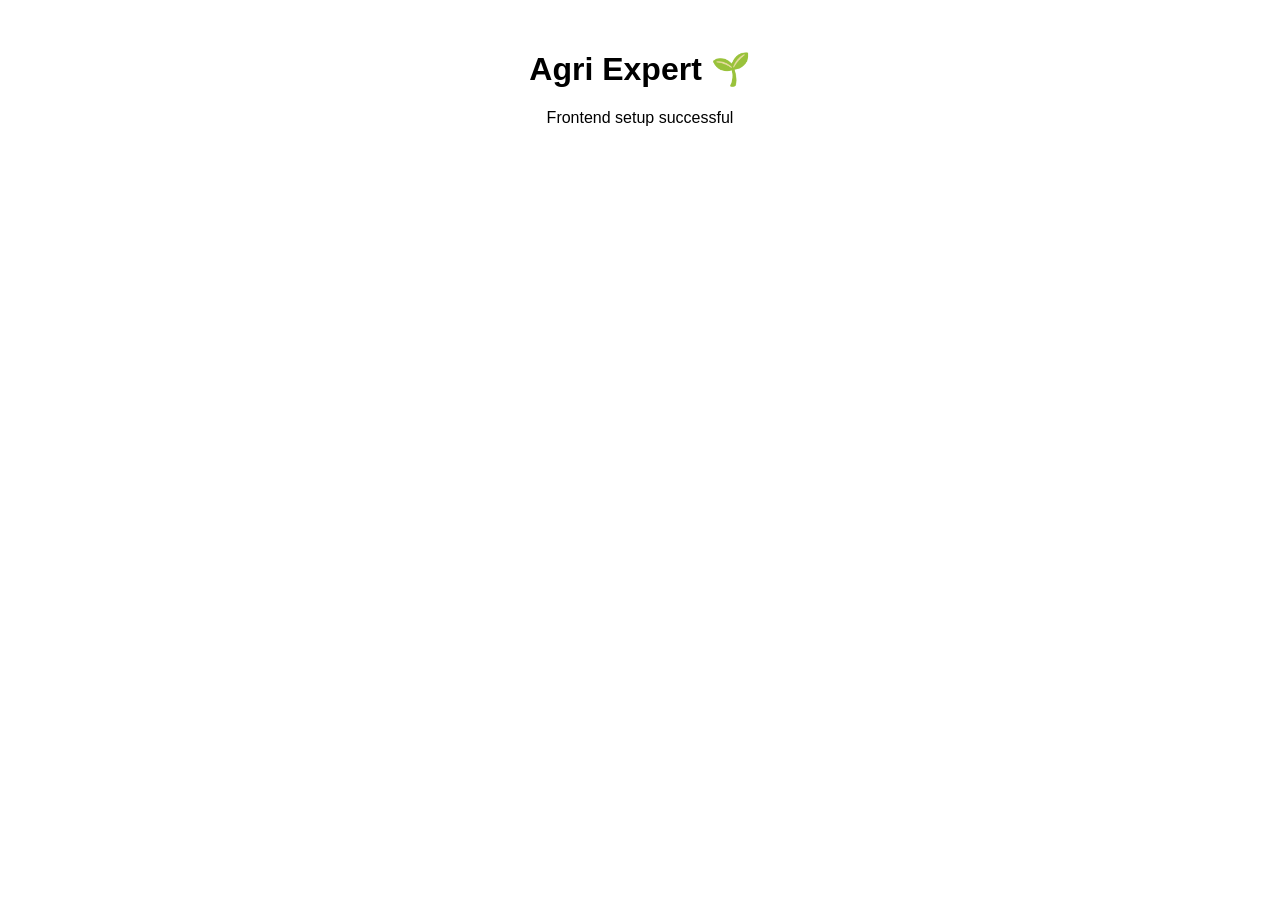
==== frontend/index.html @ ffd12dda "Added initial frontend structure" ====
<!DOCTYPE html>
<html lang="en">
<head>
  <meta charset="UTF-8">
  <title>Agri Expert</title>
  <link rel="stylesheet" href="style.css">
</head>
<body>
  <h1>Agri Expert 🌱</h1>
  <p>Frontend setup successful</p>

  <script src="script.js"></script>
</body>
</html>
---- frontend/style.css ----
body {
  font-family: Arial, sans-serif;
  text-align: center;
  margin-top: 50px;
}
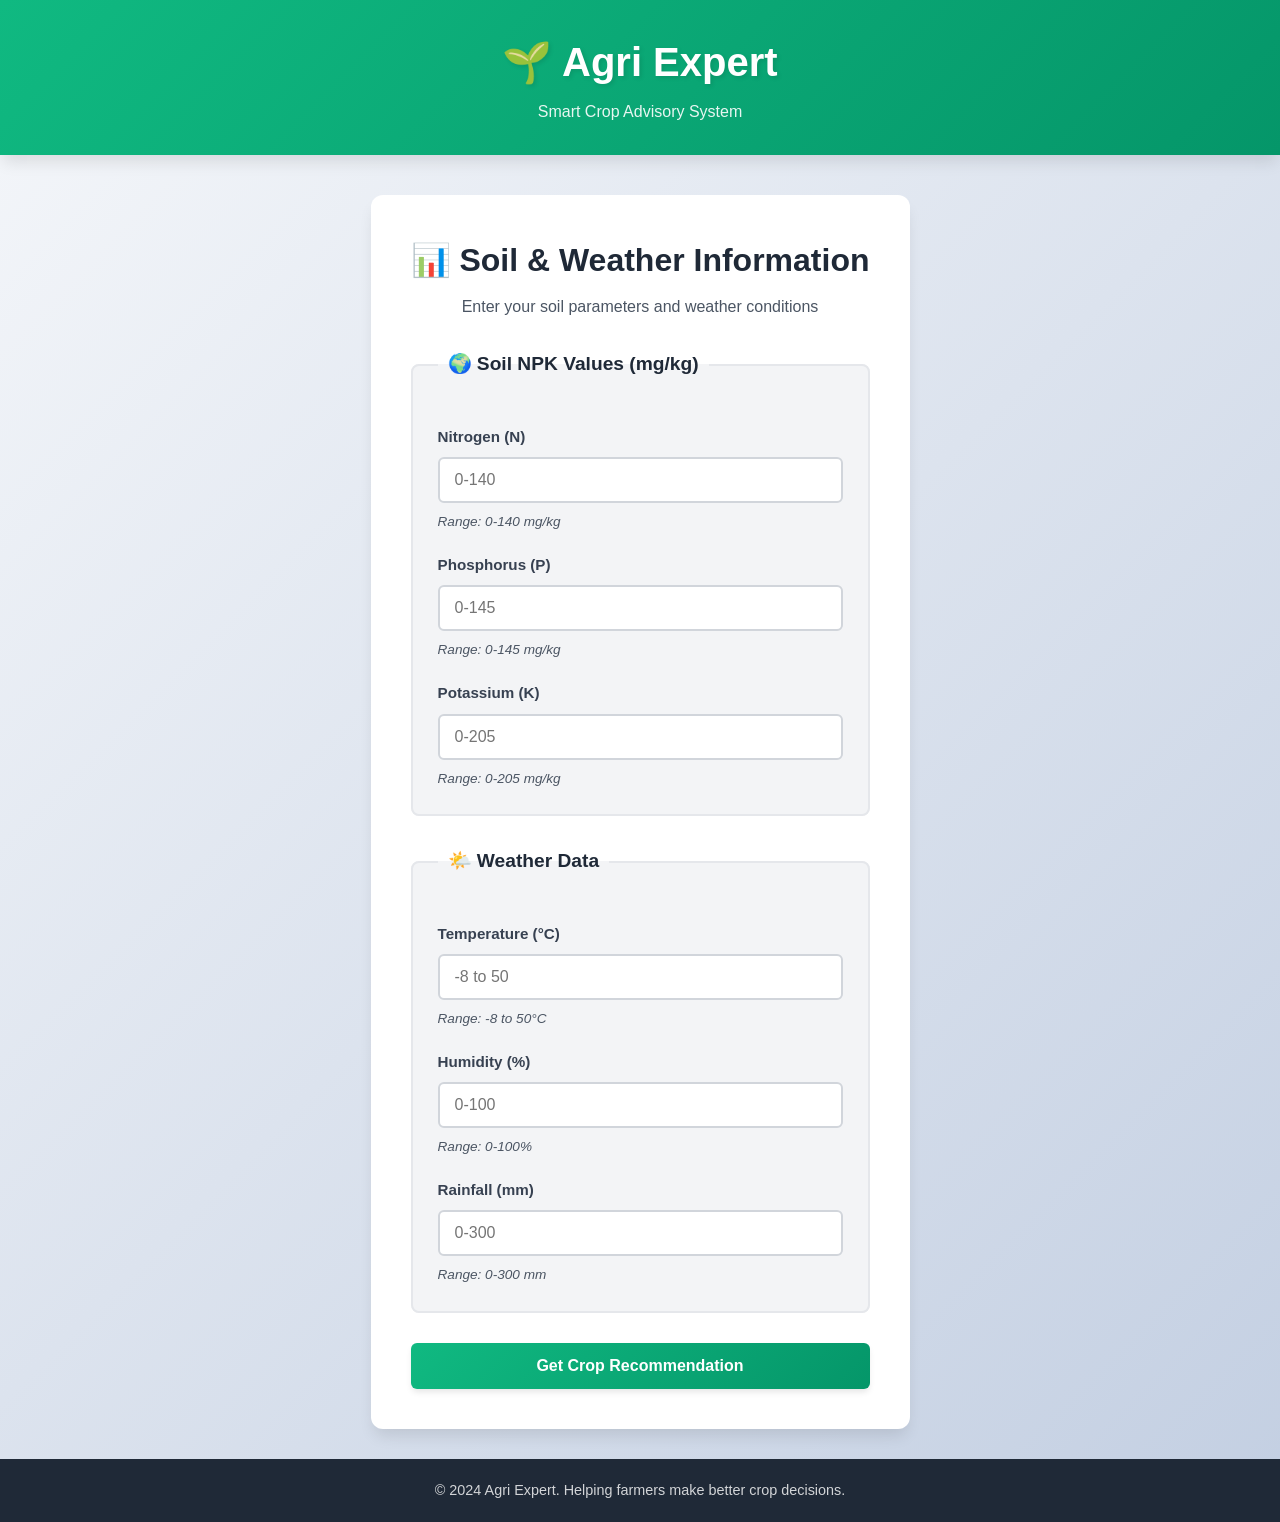
==== commit b182faa5: "WIP: full project update (frontend + backend + flutter)" ====
--- a/frontend/index.html
+++ b/frontend/index.html
@@ -2,12 +2,204 @@
 <html lang="en">
 <head>
   <meta charset="UTF-8">
-  <title>Agri Expert</title>
+  <meta name="viewport" content="width=device-width, initial-scale=1.0">
+  <title>Agri Expert - Smart Crop Advisory</title>
   <link rel="stylesheet" href="style.css">
 </head>
 <body>
-  <h1>Agri Expert 🌱</h1>
-  <p>Frontend setup successful</p>
+  <nav class="navbar">
+    <div class="container">
+      <h1 class="logo">🌱 Agri Expert</h1>
+      <p class="tagline">Smart Crop Advisory System</p>
+    </div>
+  </nav>
+
+  <main class="container">
+    <div class="content-wrapper">
+      <!-- Input Section -->
+      <section class="input-section">
+        <div class="section-header">
+          <h2>📊 Soil & Weather Information</h2>
+          <p>Enter your soil parameters and weather conditions</p>
+        </div>
+
+        <form id="predictionForm" class="form">
+          <!-- NPK Section -->
+          <fieldset class="form-section">
+            <legend>🌍 Soil NPK Values (mg/kg)</legend>
+            <div class="form-grid">
+              <div class="form-group">
+                <label for="nitrogen">Nitrogen (N)</label>
+                <input 
+                  type="number" 
+                  id="nitrogen" 
+                  name="nitrogen" 
+                  min="0" 
+                  max="140" 
+                  step="0.1" 
+                  placeholder="0-140" 
+                  required
+                >
+                <span class="help-text">Range: 0-140 mg/kg</span>
+              </div>
+
+              <div class="form-group">
+                <label for="phosphorus">Phosphorus (P)</label>
+                <input 
+                  type="number" 
+                  id="phosphorus" 
+                  name="phosphorus" 
+                  min="0" 
+                  max="145" 
+                  step="0.1" 
+                  placeholder="0-145" 
+                  required
+                >
+                <span class="help-text">Range: 0-145 mg/kg</span>
+              </div>
+
+              <div class="form-group">
+                <label for="potassium">Potassium (K)</label>
+                <input 
+                  type="number" 
+                  id="potassium" 
+                  name="potassium" 
+                  min="0" 
+                  max="205" 
+                  step="0.1" 
+                  placeholder="0-205" 
+                  required
+                >
+                <span class="help-text">Range: 0-205 mg/kg</span>
+              </div>
+            </div>
+          </fieldset>
+
+          <!-- Weather Section -->
+          <fieldset class="form-section">
+            <legend>🌤️ Weather Data</legend>
+            <div class="form-grid">
+              <div class="form-group">
+                <label for="temperature">Temperature (°C)</label>
+                <input 
+                  type="number" 
+                  id="temperature" 
+                  name="temperature" 
+                  min="-8" 
+                  max="50" 
+                  step="0.1" 
+                  placeholder="-8 to 50" 
+                  required
+                >
+                <span class="help-text">Range: -8 to 50°C</span>
+              </div>
+
+              <div class="form-group">
+                <label for="humidity">Humidity (%)</label>
+                <input 
+                  type="number" 
+                  id="humidity" 
+                  name="humidity" 
+                  min="0" 
+                  max="100" 
+                  step="0.1" 
+                  placeholder="0-100" 
+                  required
+                >
+                <span class="help-text">Range: 0-100%</span>
+              </div>
+
+              <div class="form-group">
+                <label for="rainfall">Rainfall (mm)</label>
+                <input 
+                  type="number" 
+                  id="rainfall" 
+                  name="rainfall" 
+                  min="0" 
+                  max="300" 
+                  step="0.1" 
+                  placeholder="0-300" 
+                  required
+                >
+                <span class="help-text">Range: 0-300 mm</span>
+              </div>
+            </div>
+          </fieldset>
+
+          <button type="submit" class="btn btn-primary" id="submitBtn">
+            <span>Get Crop Recommendation</span>
+          </button>
+        </form>
+      </section>
+
+      <!-- Result Section -->
+      <section id="resultSection" class="result-section hidden">
+        <div class="section-header">
+          <h2>✅ Recommendation Result</h2>
+        </div>
+
+        <div id="resultCard" class="result-card">
+          <div class="result-main">
+            <div class="crop-icon">🌾</div>
+            <div class="crop-info">
+              <h3 id="cropName">Rice</h3>
+              <p class="confidence-label">Confidence Level</p>
+              <div class="confidence-bar">
+                <div id="confidenceBar" class="confidence-fill"></div>
+              </div>
+              <p id="confidenceText" class="confidence-text">95%</p>
+            </div>
+          </div>
+
+          <div class="result-details">
+            <h4>Your Input Parameters:</h4>
+            <div class="params-grid">
+              <div class="param-item">
+                <span class="param-label">Nitrogen</span>
+                <span id="resultN" class="param-value">--</span>
+              </div>
+              <div class="param-item">
+                <span class="param-label">Phosphorus</span>
+                <span id="resultP" class="param-value">--</span>
+              </div>
+              <div class="param-item">
+                <span class="param-label">Potassium</span>
+                <span id="resultK" class="param-value">--</span>
+              </div>
+              <div class="param-item">
+                <span class="param-label">Temperature</span>
+                <span id="resultTemp" class="param-value">--</span>
+              </div>
+              <div class="param-item">
+                <span class="param-label">Humidity</span>
+                <span id="resultHum" class="param-value">--</span>
+              </div>
+              <div class="param-item">
+                <span class="param-label">Rainfall</span>
+                <span id="resultRain" class="param-value">--</span>
+              </div>
+            </div>
+          </div>
+        </div>
+
+        <button type="button" class="btn btn-secondary" onclick="resetForm()">
+          Try Another Prediction
+        </button>
+      </section>
+
+      <!-- Error Section -->
+      <div id="errorContainer" class="error-container"></div>
+
+      <!-- Loading Spinner -->
+      <div id="loadingSpinner" class="spinner hidden"></div>
+    </div>
+  </main>
+
+  <footer class="footer">
+    <div class="container">
+      <p>&copy; 2024 Agri Expert. Helping farmers make better crop decisions.</p>
+    </div>
+  </footer>
 
   <script src="script.js"></script>
 </body>
--- a/frontend/style.css
+++ b/frontend/style.css
@@ -1,5 +1,501 @@
+/* CSS Variables */
+:root {
+  --primary-color: #10b981;
+  --primary-dark: #059669;
+  --primary-light: #d1fae5;
+  --secondary-color: #3b82f6;
+  --danger-color: #ef4444;
+  --warning-color: #f59e0b;
+  --success-color: #10b981;
+  --neutral-100: #f3f4f6;
+  --neutral-200: #e5e7eb;
+  --neutral-300: #d1d5db;
+  --neutral-600: #4b5563;
+  --neutral-700: #374151;
+  --neutral-800: #1f2937;
+  --shadow-sm: 0 1px 2px 0 rgba(0, 0, 0, 0.05);
+  --shadow-md: 0 4px 6px -1px rgba(0, 0, 0, 0.1);
+  --shadow-lg: 0 10px 15px -3px rgba(0, 0, 0, 0.1);
+  --shadow-xl: 0 20px 25px -5px rgba(0, 0, 0, 0.1);
+  --transition: all 0.3s ease;
+}
+
+/* Global Styles */
+* {
+  margin: 0;
+  padding: 0;
+  box-sizing: border-box;
+}
+
+html {
+  scroll-behavior: smooth;
+}
+
 body {
-  font-family: Arial, sans-serif;
+  font-family: 'Segoe UI', Tahoma, Geneva, Verdana, sans-serif;
+  background: linear-gradient(135deg, #f5f7fa 0%, #c3cfe2 100%);
+  color: var(--neutral-800);
+  line-height: 1.6;
+  min-height: 100vh;
+  display: flex;
+  flex-direction: column;
+}
+
+/* Container */
+.container {
+  max-width: 900px;
+  margin: 0 auto;
+  padding: 0 20px;
+}
+
+/* Navigation Bar */
+.navbar {
+  background: linear-gradient(135deg, var(--primary-color) 0%, var(--primary-dark) 100%);
+  color: white;
+  padding: 30px 0;
+  box-shadow: var(--shadow-lg);
+  margin-bottom: 40px;
+}
+
+.navbar .container {
   text-align: center;
-  margin-top: 50px;
-}
+}
+
+.logo {
+  font-size: 2.5rem;
+  font-weight: 700;
+  margin-bottom: 5px;
+  text-shadow: 2px 2px 4px rgba(0, 0, 0, 0.1);
+}
+
+.tagline {
+  font-size: 1rem;
+  opacity: 0.9;
+  font-weight: 300;
+}
+
+/* Main Content */
+main {
+  flex: 1;
+  margin-bottom: 40px;
+}
+
+.content-wrapper {
+  display: flex;
+  flex-direction: column;
+  gap: 30px;
+}
+
+/* Sections */
+.input-section,
+.result-section {
+  background: white;
+  padding: 40px;
+  border-radius: 12px;
+  box-shadow: var(--shadow-lg);
+  animation: slideIn 0.4s ease;
+}
+
+@keyframes slideIn {
+  from {
+    opacity: 0;
+    transform: translateY(20px);
+  }
+  to {
+    opacity: 1;
+    transform: translateY(0);
+  }
+}
+
+.section-header {
+  margin-bottom: 30px;
+  text-align: center;
+}
+
+.section-header h2 {
+  font-size: 2rem;
+  color: var(--neutral-800);
+  margin-bottom: 8px;
+}
+
+.section-header p {
+  color: var(--neutral-600);
+  font-size: 1rem;
+}
+
+/* Form Styles */
+.form {
+  display: flex;
+  flex-direction: column;
+  gap: 30px;
+}
+
+.form-section {
+  border: 2px solid var(--neutral-200);
+  border-radius: 8px;
+  padding: 25px;
+  background: var(--neutral-100);
+}
+
+.form-section legend {
+  font-size: 1.2rem;
+  font-weight: 600;
+  color: var(--neutral-800);
+  padding: 0 10px;
+  margin-bottom: 20px;
+}
+
+.form-grid {
+  display: grid;
+  grid-template-columns: repeat(auto-fit, minmax(200px, 1fr));
+  gap: 20px;
+}
+
+.form-group {
+  display: flex;
+  flex-direction: column;
+  gap: 8px;
+}
+
+.form-group label {
+  font-weight: 600;
+  color: var(--neutral-700);
+  font-size: 0.95rem;
+}
+
+.form-group input {
+  padding: 12px 15px;
+  border: 2px solid var(--neutral-300);
+  border-radius: 6px;
+  font-size: 1rem;
+  transition: var(--transition);
+  font-family: inherit;
+}
+
+.form-group input:focus {
+  outline: none;
+  border-color: var(--primary-color);
+  box-shadow: 0 0 0 3px rgba(16, 185, 129, 0.1);
+  background-color: var(--primary-light);
+}
+
+.form-group input:invalid:not(:placeholder-shown) {
+  border-color: var(--danger-color);
+}
+
+.help-text {
+  font-size: 0.85rem;
+  color: var(--neutral-600);
+  font-style: italic;
+}
+
+/* Buttons */
+.btn {
+  padding: 14px 28px;
+  border: none;
+  border-radius: 6px;
+  font-size: 1rem;
+  font-weight: 600;
+  cursor: pointer;
+  transition: var(--transition);
+  text-transform: none;
+  display: inline-block;
+  text-align: center;
+}
+
+.btn-primary {
+  background: linear-gradient(135deg, var(--primary-color) 0%, var(--primary-dark) 100%);
+  color: white;
+  width: 100%;
+  box-shadow: var(--shadow-md);
+}
+
+.btn-primary:hover:not(:disabled) {
+  transform: translateY(-2px);
+  box-shadow: var(--shadow-lg);
+}
+
+.btn-primary:disabled {
+  opacity: 0.6;
+  cursor: not-allowed;
+}
+
+.btn-secondary {
+  background: var(--neutral-300);
+  color: var(--neutral-800);
+  width: 100%;
+}
+
+.btn-secondary:hover {
+  background: var(--neutral-400);
+  transform: translateY(-2px);
+}
+
+/* Result Card */
+.result-card {
+  background: linear-gradient(135deg, var(--primary-light) 0%, #ecfdf5 100%);
+  border: 2px solid var(--primary-color);
+  border-radius: 12px;
+  padding: 30px;
+  margin-bottom: 20px;
+  animation: slideIn 0.4s ease;
+}
+
+.result-main {
+  display: flex;
+  align-items: center;
+  gap: 30px;
+  margin-bottom: 30px;
+  padding-bottom: 30px;
+  border-bottom: 2px solid rgba(16, 185, 129, 0.2);
+}
+
+.crop-icon {
+  font-size: 4rem;
+  min-width: 80px;
+  text-align: center;
+}
+
+.crop-info {
+  flex: 1;
+}
+
+.crop-info h3 {
+  font-size: 2rem;
+  color: var(--primary-color);
+  margin-bottom: 10px;
+}
+
+.confidence-label {
+  font-size: 0.9rem;
+  color: var(--neutral-600);
+  margin-bottom: 8px;
+  font-weight: 500;
+}
+
+.confidence-bar {
+  height: 10px;
+  background: rgba(0, 0, 0, 0.1);
+  border-radius: 10px;
+  overflow: hidden;
+  margin-bottom: 8px;
+}
+
+.confidence-fill {
+  height: 100%;
+  background: linear-gradient(90deg, var(--success-color), var(--primary-color));
+  border-radius: 10px;
+  transition: width 0.8s ease;
+}
+
+.confidence-text {
+  font-size: 1.5rem;
+  font-weight: 700;
+  color: var(--primary-color);
+}
+
+.result-details {
+  margin-top: 20px;
+}
+
+.result-details h4 {
+  font-size: 1.1rem;
+  color: var(--neutral-800);
+  margin-bottom: 15px;
+}
+
+.params-grid {
+  display: grid;
+  grid-template-columns: repeat(auto-fit, minmax(150px, 1fr));
+  gap: 15px;
+}
+
+.param-item {
+  background: white;
+  padding: 15px;
+  border-radius: 8px;
+  border-left: 4px solid var(--primary-color);
+  box-shadow: var(--shadow-sm);
+}
+
+.param-label {
+  display: block;
+  font-size: 0.85rem;
+  color: var(--neutral-600);
+  font-weight: 600;
+  margin-bottom: 5px;
+  text-transform: uppercase;
+}
+
+.param-value {
+  display: block;
+  font-size: 1.2rem;
+  color: var(--neutral-800);
+  font-weight: 700;
+}
+
+/* Alerts */
+.alert {
+  padding: 15px 20px;
+  border-radius: 8px;
+  margin-bottom: 20px;
+  display: flex;
+  justify-content: space-between;
+  align-items: center;
+  animation: slideIn 0.3s ease;
+}
+
+.alert-error {
+  background: #fee;
+  border-left: 4px solid var(--danger-color);
+  color: var(--danger-color);
+}
+
+.alert strong {
+  font-weight: 600;
+}
+
+.close-btn {
+  background: none;
+  border: none;
+  font-size: 1.5rem;
+  cursor: pointer;
+  color: inherit;
+  opacity: 0.6;
+  transition: var(--transition);
+  padding: 0;
+  width: 24px;
+  height: 24px;
+  display: flex;
+  align-items: center;
+  justify-content: center;
+}
+
+.close-btn:hover {
+  opacity: 1;
+}
+
+/* Loading Spinner */
+.spinner {
+  width: 40px;
+  height: 40px;
+  border: 4px solid var(--neutral-300);
+  border-top-color: var(--primary-color);
+  border-radius: 50%;
+  animation: spin 1s linear infinite;
+  margin: 20px auto;
+}
+
+@keyframes spin {
+  to {
+    transform: rotate(360deg);
+  }
+}
+
+.spinner.hidden {
+  display: none;
+}
+
+/* Hidden */
+.hidden {
+  display: none;
+}
+
+/* Error Container */
+.error-container {
+  min-height: auto;
+}
+
+/* Footer */
+.footer {
+  background: var(--neutral-800);
+  color: white;
+  padding: 20px 0;
+  text-align: center;
+  margin-top: auto;
+}
+
+.footer p {
+  opacity: 0.8;
+  font-size: 0.9rem;
+}
+
+/* Responsive Design */
+@media (max-width: 768px) {
+  .logo {
+    font-size: 1.8rem;
+  }
+
+  .tagline {
+    font-size: 0.9rem;
+  }
+
+  .input-section,
+  .result-section {
+    padding: 25px;
+  }
+
+  .section-header h2 {
+    font-size: 1.5rem;
+  }
+
+  .form-grid {
+    grid-template-columns: 1fr;
+  }
+
+  .result-main {
+    flex-direction: column;
+    text-align: center;
+    gap: 15px;
+    padding-bottom: 20px;
+  }
+
+  .crop-icon {
+    font-size: 3rem;
+  }
+
+  .crop-info h3 {
+    font-size: 1.5rem;
+  }
+
+  .params-grid {
+    grid-template-columns: repeat(2, 1fr);
+  }
+}
+
+@media (max-width: 480px) {
+  .navbar {
+    padding: 20px 0;
+    margin-bottom: 20px;
+  }
+
+  .logo {
+    font-size: 1.5rem;
+  }
+
+  .input-section,
+  .result-section {
+    padding: 20px;
+  }
+
+  .section-header h2 {
+    font-size: 1.3rem;
+  }
+
+  .form-section {
+    padding: 15px;
+  }
+
+  .btn {
+    padding: 12px 20px;
+    font-size: 0.95rem;
+  }
+
+  .params-grid {
+    grid-template-columns: 1fr;
+  }
+
+  .result-details {
+    margin-top: 15px;
+  }
+}
